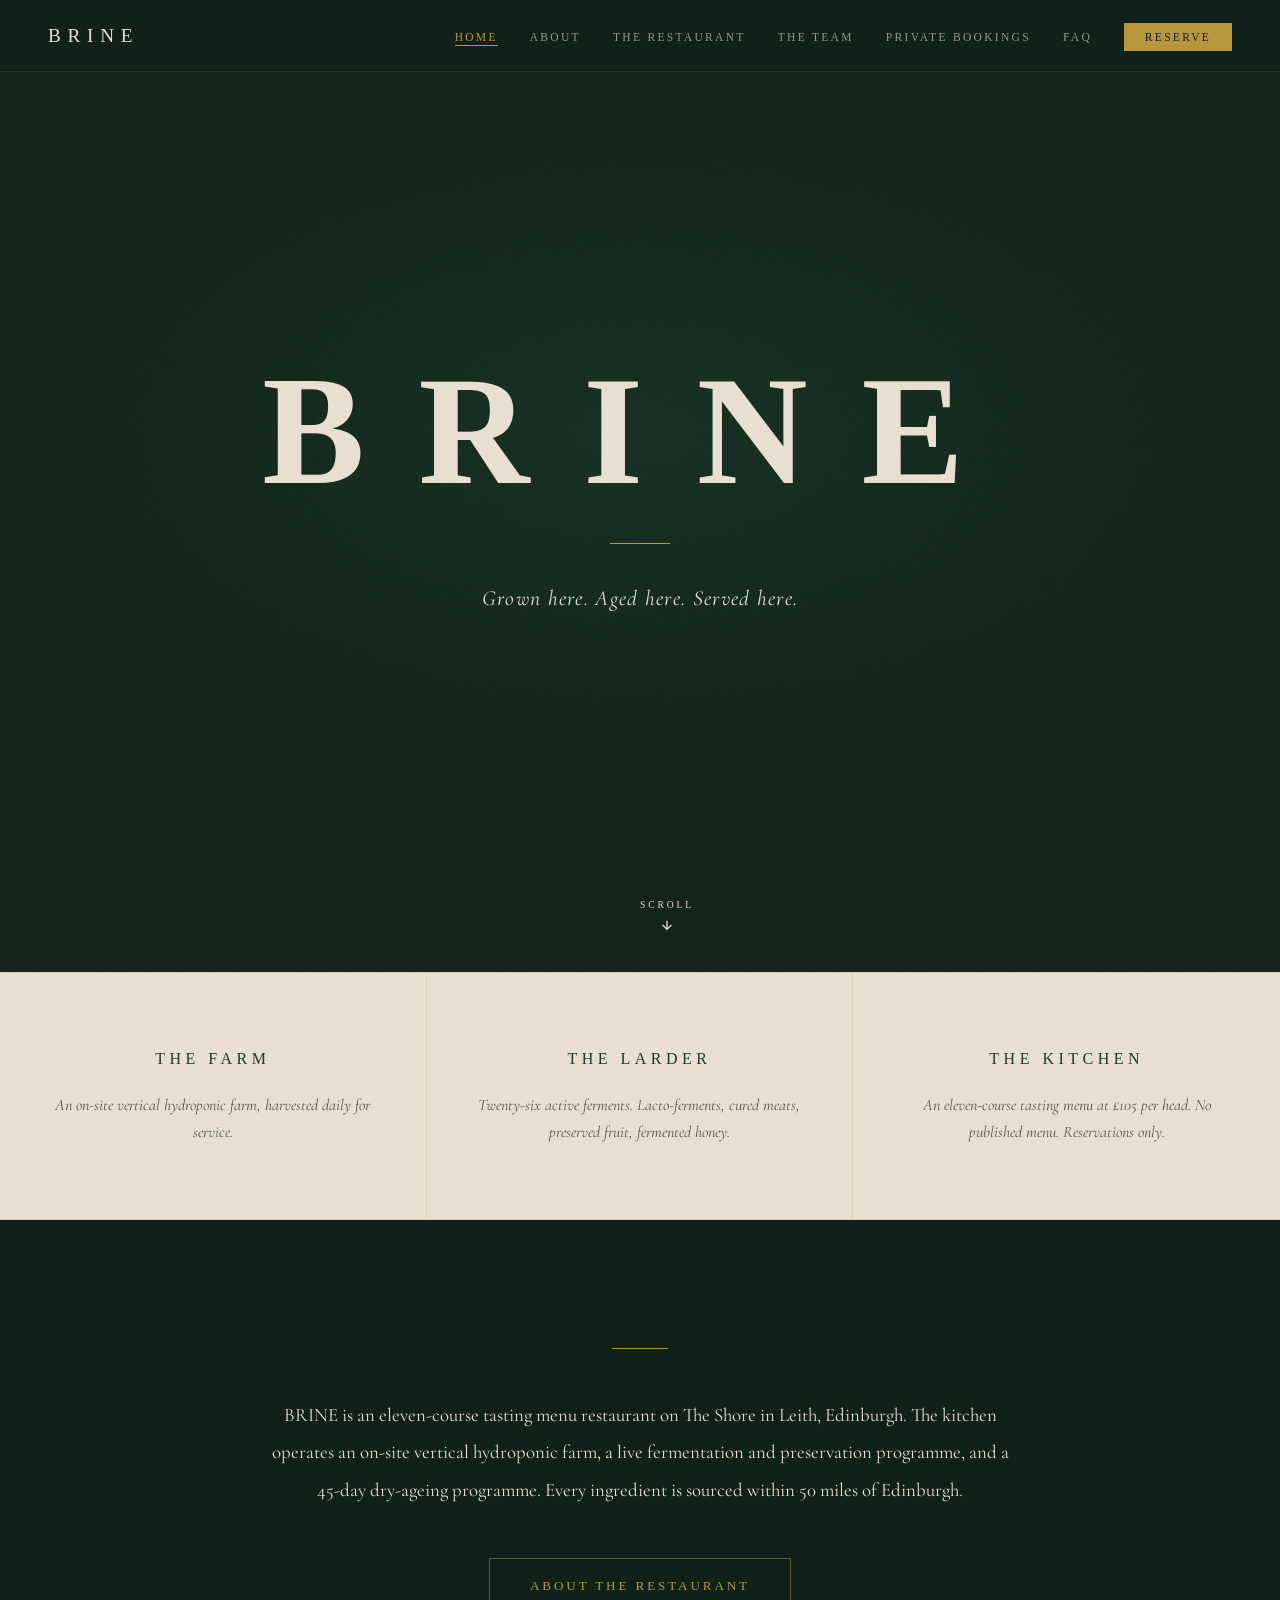
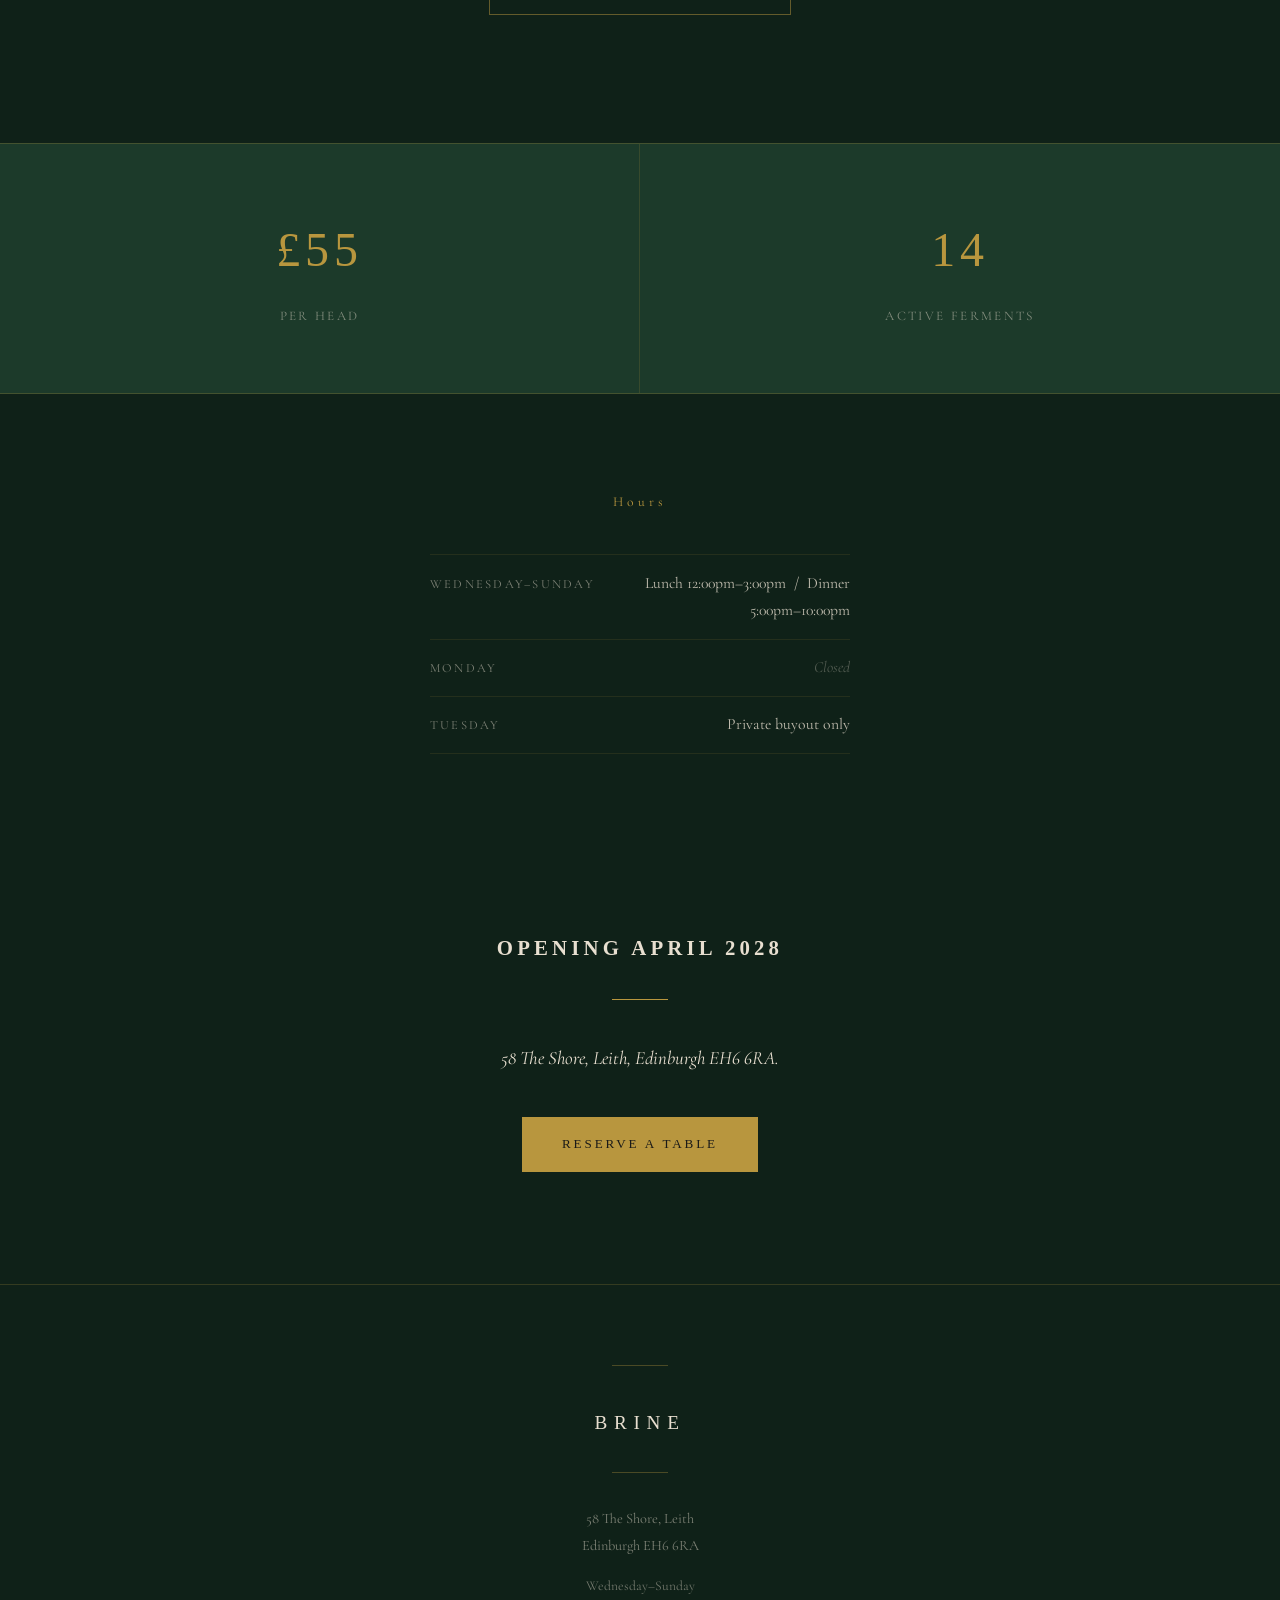
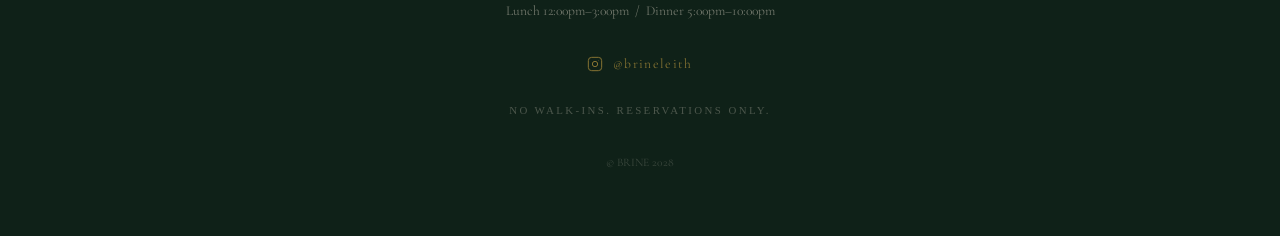
==== index.html @ de754e11 "Initial commit — BRINE website Seven-page static site: Home, About, Reservations, Gallery, The Team," ====
<!DOCTYPE html>
<html lang="en">
<head>
  <meta charset="UTF-8">
  <meta name="viewport" content="width=device-width, initial-scale=1.0">
  <title>BRINE — Fine Dining Tasting Menu, Leith Edinburgh</title>
  <meta name="description" content="BRINE is an eleven-course tasting menu restaurant on The Shore in Leith, Edinburgh. Opening April 2028.">
  <meta name="theme-color" content="#0F2118">
  <meta property="og:type"        content="website">
  <meta property="og:site_name"   content="BRINE">
  <meta property="og:title"       content="BRINE — Fine Dining Tasting Menu, Leith Edinburgh">
  <meta property="og:description" content="An eleven-course tasting menu restaurant on The Shore in Leith, Edinburgh. Opening April 2028.">
  <meta name="twitter:card"  content="summary">
  <meta name="twitter:title" content="BRINE — Fine Dining Tasting Menu, Leith Edinburgh">
  <link rel="icon" href="favicon.svg" type="image/svg+xml">
  <link rel="preconnect" href="https://fonts.googleapis.com">
  <link rel="preconnect" href="https://fonts.gstatic.com" crossorigin>
  <link href="https://fonts.googleapis.com/css2?family=Cormorant+Garamond:ital,wght@0,300;0,400;0,500;1,300;1,400;1,500&family=IM+Fell+French+Canon+SC&display=swap" rel="stylesheet">
  <link rel="stylesheet" href="styles.css">
  <script type="application/ld+json">
  {
    "@context": "https://schema.org",
    "@type": "Restaurant",
    "name": "BRINE",
    "description": "An eleven-course tasting menu restaurant on The Shore in Leith, Edinburgh.",
    "address": {
      "@type": "PostalAddress",
      "streetAddress": "58 The Shore",
      "addressLocality": "Leith",
      "addressRegion": "Edinburgh",
      "postalCode": "EH6 6RA",
      "addressCountry": "GB"
    },
    "openingHoursSpecification": [
      { "@type": "OpeningHoursSpecification", "dayOfWeek": ["Wednesday","Thursday","Friday","Saturday","Sunday"],
        "opens": "12:00", "closes": "22:00" }
    ],
    "priceRange": "££££",
    "servesCuisine": "Tasting Menu",
    "sameAs": ["https://www.instagram.com/brineleith"]
  }
  </script>
</head>
<body>

  <a class="skip-link" href="#main-content">Skip to content</a>

  <nav class="nav" role="navigation" aria-label="Main navigation">
    <a href="index.html" class="nav-logo" aria-label="BRINE — Home">Brine</a>
    <ul class="nav-links" role="list">
      <li><a href="index.html">Home</a></li>
      <li><a href="about.html">About</a></li>
      <li><a href="gallery.html">The Restaurant</a></li>
      <li><a href="team.html">The Team</a></li>
      <li><a href="private-bookings.html">Private Bookings</a></li>
      <li><a href="faq.html">FAQ</a></li>
      <li><a href="reservations.html" class="nav-reserve">Reserve</a></li>
    </ul>
    <button class="hamburger" aria-label="Toggle navigation" aria-expanded="false">
      <span></span><span></span><span></span>
    </button>
  </nav>

  <div class="nav-drawer" aria-hidden="true">
    <ul role="list">
      <li><a href="index.html">Home</a></li>
      <li><a href="about.html">About</a></li>
      <li><a href="gallery.html">The Restaurant</a></li>
      <li><a href="team.html">The Team</a></li>
      <li><a href="private-bookings.html">Private Bookings</a></li>
      <li><a href="faq.html">FAQ</a></li>
      <li><a href="reservations.html" class="nav-reserve">Reserve a Table</a></li>
    </ul>
  </div>

  <main id="main-content">

    <!-- HERO -->
    <section class="hero" aria-labelledby="hero-title">
      <h1 class="hero-title fade-up" id="hero-title">brine</h1>
      <span class="hero-rule fade-up d1" aria-hidden="true"></span>
      <p class="hero-tagline fade-up d2"><em>Grown here. Aged here. Served here.</em></p>
      <button class="hero-scroll fade-up d4" aria-label="Scroll to content">
        <span>Scroll</span>
        <svg viewBox="0 0 16 16" fill="none" stroke="currentColor" stroke-width="1.5" aria-hidden="true">
          <path d="M8 3v10M3 8l5 5 5-5"/>
        </svg>
      </button>
    </section>

    <!-- PILLARS -->
    <div class="pillars" role="list">
      <div class="pillar fade-up" role="listitem">
        <p class="pillar-title">The Farm</p>
        <p class="pillar-desc">An on-site vertical hydroponic farm, harvested daily for service.</p>
      </div>
      <div class="pillar fade-up d1" role="listitem">
        <p class="pillar-title">The Larder</p>
        <p class="pillar-desc">Twenty-six active ferments. Lacto-ferments, cured meats, preserved fruit, fermented honey.</p>
      </div>
      <div class="pillar fade-up d2" role="listitem">
        <p class="pillar-title">The Kitchen</p>
        <p class="pillar-desc">An eleven-course tasting menu at £105 per head. No published menu. Reservations only.</p>
      </div>
    </div>

    <!-- CONCEPT -->
    <div class="concept">
      <hr class="rule rule--short fade-up" aria-hidden="true">
      <div style="height:3rem"></div>
      <p class="body-text fade-up d1">
        BRINE is an eleven-course tasting menu restaurant on The Shore in Leith, Edinburgh.
        The kitchen operates an on-site vertical hydroponic farm, a live fermentation and
        preservation programme, and a 45-day dry-ageing programme.
        Every ingredient is sourced within 50 miles of Edinburgh.
      </p>
      <div style="height:3rem"></div>
      <a href="about.html" class="btn btn--outline fade-up d2">About the restaurant</a>
    </div>

    <!-- STATS -->
    <div class="stats" role="list">
      <div class="stat fade-up" role="listitem">
        <span class="stat-value" data-target="105" data-prefix="£">£105</span>
        <span class="stat-label">Per head</span>
      </div>
      <div class="stat fade-up d1" role="listitem">
        <span class="stat-value" data-target="26">26</span>
        <span class="stat-label">Active ferments</span>
      </div>
    </div>

    <!-- OPENING HOURS -->
    <div class="hours-block">
      <span class="display--sm fade-up">Hours</span>
      <ul class="hours-list fade-up d1" aria-label="Opening hours">
        <li>
          <span class="hours-day">Wednesday–Sunday</span>
          <span class="hours-time">Lunch 12:00pm–3:00pm &nbsp;/&nbsp; Dinner 5:00pm–10:00pm</span>
        </li>
        <li>
          <span class="hours-day">Monday</span>
          <span class="hours-time closed">Closed</span>
        </li>
        <li>
          <span class="hours-day">Tuesday</span>
          <span class="hours-time">Private buyout only</span>
        </li>
      </ul>
    </div>

    <!-- RESERVE CTA -->
    <div class="concept" style="padding: 5rem 3rem 7rem;">
      <h2 class="display display--md fade-up" style="margin-bottom:2rem;">Opening April 2028</h2>
      <hr class="rule rule--short fade-up d1" aria-hidden="true">
      <div style="height:2.5rem"></div>
      <p class="subtitle fade-up d2" style="max-width:420px; margin:0 auto 2.5rem;">
        58 The Shore, Leith, Edinburgh EH6&nbsp;6RA.
      </p>
      <a href="reservations.html" class="btn btn--gold fade-up d3">Reserve a Table</a>
    </div>

  </main>

  <footer>
    <hr class="rule rule--short" aria-hidden="true" style="margin-bottom:2.5rem;">
    <span class="footer-logo">Brine</span>
    <hr class="rule rule--short" aria-hidden="true" style="margin-bottom:2rem;">
    <p class="footer-address">58 The Shore, Leith<br>Edinburgh EH6 6RA</p>
    <p class="footer-hours">
      Wednesday–Sunday<br>
      Lunch 12:00pm–3:00pm &nbsp;/&nbsp; Dinner 5:00pm–10:00pm
    </p>
    <a href="https://www.instagram.com/brineleith" class="footer-instagram" target="_blank" rel="noopener noreferrer" aria-label="BRINE on Instagram">
      <svg width="16" height="16" viewBox="0 0 24 24" fill="none" stroke="currentColor" stroke-width="1.5" aria-hidden="true">
        <rect x="2" y="2" width="20" height="20" rx="5" ry="5"/>
        <circle cx="12" cy="12" r="4"/>
        <circle cx="17.5" cy="6.5" r="0.5" fill="currentColor" stroke="none"/>
      </svg>
      @brineleith
    </a>
    <p class="footer-note">No walk-ins. Reservations only.</p>
    <p class="footer-copy">&copy; BRINE 2028</p>
  </footer>

  <script src="script.js"></script>
</body>
</html>
---- styles.css ----
/*
  To use the local IM Fell French Canon SC font files instead of Google Fonts,
  place the .woff2 and .woff files in a /fonts/ directory and replace the
  Google Fonts @import below with:

  @font-face {
    font-family: 'IM Fell French Canon SC';
    src: url('fonts/IM_Fell_French_Canon_SC.woff2') format('woff2'),
         url('fonts/IM_Fell_French_Canon_SC.woff') format('woff');
    font-weight: normal;
    font-style: normal;
    font-display: swap;
  }
*/

@import url('https://fonts.googleapis.com/css2?family=Cormorant+Garamond:ital,wght@0,300;0,400;0,500;0,600;1,300;1,400;1,500&family=IM+Fell+French+Canon+SC&display=swap');

/* ─── VARIABLES ─────────────────────────────────────────────── */

:root {
  --bg:      #0F2118;
  --primary: #1C3A2A;
  --beige:   #E8DFD0;
  --gold:    #B8963E;
  --text:    #1A1A18;
  --font-display: 'IM Fell French Canon SC', 'Georgia', serif;
  --font-body:    'Cormorant Garamond', 'Georgia', serif;
  --nav-h:         72px;
  --nav-h-scrolled: 52px;
  --max-w: 1200px;
}

/* ─── RESET ─────────────────────────────────────────────────── */

*, *::before, *::after { box-sizing: border-box; margin: 0; padding: 0; }

html { font-size: 16px; scroll-behavior: smooth; }

body {
  background-color: var(--bg);
  color: var(--beige);
  font-family: var(--font-body);
  font-weight: 400;
  line-height: 1.75;
  -webkit-font-smoothing: antialiased;
  -moz-osx-font-smoothing: grayscale;
}

img { display: block; max-width: 100%; }
a   { color: inherit; }

/* ─── SKIP LINK ─────────────────────────────────────────────── */

.skip-link {
  position: absolute;
  top: -100px;
  left: 1rem;
  background: var(--gold);
  color: var(--text);
  padding: 0.5rem 1rem;
  font-family: var(--font-display);
  font-size: 0.85rem;
  letter-spacing: 0.1em;
  z-index: 9999;
  transition: top 0.2s;
}
.skip-link:focus { top: 0.5rem; }

/* ─── NAVIGATION ────────────────────────────────────────────── */

.nav {
  position: fixed;
  inset-block-start: 0;
  inset-inline: 0;
  height: var(--nav-h);
  background-color: var(--bg);
  display: flex;
  align-items: center;
  justify-content: space-between;
  padding: 0 3rem;
  z-index: 1000;
  border-bottom: 1px solid rgba(184,150,62,.15);
  transition: height 0.35s ease, box-shadow 0.35s ease;
}

.nav.scrolled {
  height: var(--nav-h-scrolled);
  box-shadow: 0 4px 24px rgba(0,0,0,.35);
}

.nav-logo {
  font-family: var(--font-display);
  font-size: 1.2rem;
  letter-spacing: 0.35em;
  color: var(--beige);
  text-decoration: none;
  text-transform: uppercase;
  flex-shrink: 0;
  transition: opacity 0.2s;
}
.nav-logo:hover { opacity: 0.7; }

.nav-links {
  display: flex;
  align-items: center;
  gap: 2rem;
  list-style: none;
}

.nav-links a {
  font-family: var(--font-display);
  font-size: 0.72rem;
  letter-spacing: 0.2em;
  color: var(--beige);
  text-decoration: none;
  text-transform: uppercase;
  opacity: 0.62;
  transition: opacity 0.2s, color 0.2s;
  position: relative;
}

.nav-links a::after {
  content: '';
  position: absolute;
  bottom: -3px;
  left: 0; right: 0;
  height: 1px;
  background-color: var(--gold);
  transform: scaleX(0);
  transform-origin: left;
  transition: transform 0.25s ease;
}

.nav-links a:hover           { opacity: 1; }
.nav-links a:hover::after    { transform: scaleX(1); }
.nav-links a.active          { opacity: 1; color: var(--gold); }
.nav-links a.active::after   { transform: scaleX(1); }

.nav-reserve {
  background-color: var(--gold) !important;
  color: var(--text) !important;
  padding: 0.5rem 1.3rem !important;
  opacity: 1 !important;
  letter-spacing: 0.2em !important;
  transition: opacity 0.2s !important;
}
.nav-reserve::after  { display: none !important; }
.nav-reserve:hover   { opacity: 0.82 !important; }

/* Hamburger */
.hamburger {
  display: none;
  flex-direction: column;
  gap: 5px;
  cursor: pointer;
  background: none;
  border: none;
  padding: 4px;
}
.hamburger span {
  display: block;
  width: 22px; height: 1px;
  background-color: var(--beige);
  transition: transform 0.3s, opacity 0.3s;
}
.hamburger.open span:nth-child(1) { transform: rotate(45deg) translate(4px,4px); }
.hamburger.open span:nth-child(2) { opacity: 0; }
.hamburger.open span:nth-child(3) { transform: rotate(-45deg) translate(4px,-4px); }

/* Mobile drawer */
.nav-drawer {
  display: none;
  position: fixed;
  top: var(--nav-h);
  inset-inline: 0;
  background-color: var(--bg);
  border-bottom: 1px solid rgba(184,150,62,.15);
  padding: 2.5rem 2rem;
  z-index: 999;
  transition: top 0.35s ease;
}
.nav.scrolled ~ .nav-drawer { top: var(--nav-h-scrolled); }
.nav-drawer.open { display: block; }
.nav-drawer ul {
  list-style: none;
  display: flex;
  flex-direction: column;
  gap: 1.6rem;
}
.nav-drawer a {
  font-family: var(--font-display);
  font-size: 0.95rem;
  letter-spacing: 0.2em;
  color: var(--beige);
  text-decoration: none;
  text-transform: uppercase;
  opacity: 0.7;
}
.nav-drawer a.nav-reserve {
  display: block;
  text-align: center;
  margin-top: 0.5rem;
  opacity: 1;
}

/* ─── LAYOUT ────────────────────────────────────────────────── */

.wrap        { max-width: var(--max-w); margin-inline: auto; padding-inline: 3rem; }
.wrap--narrow { max-width: 780px;       margin-inline: auto; padding-inline: 3rem; }

main { padding-top: var(--nav-h); }

/* ─── DIVIDERS ──────────────────────────────────────────────── */

.rule        { display: block; width: 100%; height: 1px; background-color: var(--gold); opacity: 0.35; border: none; }
.rule--short { width: 56px;  margin-inline: auto; }
.rule--mid   { width: 120px; margin-inline: auto; }

/* ─── TYPOGRAPHY ────────────────────────────────────────────── */

.display {
  font-family: var(--font-display);
  letter-spacing: 0.2em;
  text-transform: uppercase;
  color: var(--beige);
}
.display--hero { font-size: clamp(4rem, 12vw, 10rem); letter-spacing: 0.35em; line-height: 1; }
.display--xl   { font-size: clamp(2rem, 4.5vw, 3.2rem); }
.display--lg   { font-size: clamp(1.5rem, 3vw, 2.2rem); }
.display--md   { font-size: clamp(0.95rem, 1.8vw, 1.3rem); }
.display--sm   { font-size: 0.85rem; letter-spacing: 0.28em; }

.subtitle {
  font-family: var(--font-body);
  font-style: italic;
  font-size: clamp(1rem, 1.8vw, 1.2rem);
  color: var(--beige);
  opacity: 0.65;
  line-height: 1.7;
}

.body-text {
  font-family: var(--font-body);
  font-size: clamp(1rem, 1.5vw, 1.15rem);
  color: var(--beige);
  opacity: 0.82;
  line-height: 1.95;
}

/* ─── BUTTONS ───────────────────────────────────────────────── */

.btn {
  display: inline-block;
  font-family: var(--font-display);
  font-size: 0.82rem;
  letter-spacing: 0.22em;
  text-transform: uppercase;
  text-decoration: none;
  padding: 1rem 2.5rem;
  cursor: pointer;
  border: none;
  border-radius: 0;
  transition: opacity 0.2s;
  -webkit-appearance: none;
}
.btn--gold       { background-color: var(--gold); color: var(--text); }
.btn--gold:hover { opacity: 0.82; }
.btn--outline    { background: transparent; color: var(--gold); border: 1px solid rgba(184,150,62,.5); }
.btn--outline:hover { background-color: var(--gold); color: var(--text); }
.btn--lg { font-size: 0.95rem; padding: 1.2rem 3.2rem; }

/* ─── PAGE HEADER ───────────────────────────────────────────── */

.page-header {
  padding: 6rem 3rem 4rem;
  text-align: center;
}
.page-header .display     { margin-bottom: 1.4rem; }
.page-header .rule--short { margin-bottom: 1.4rem; }
.page-header .subtitle    { max-width: 560px; margin-inline: auto; }

/* ─── HERO ──────────────────────────────────────────────────── */

.hero {
  min-height: 100vh;
  display: flex;
  flex-direction: column;
  align-items: center;
  justify-content: center;
  background-color: var(--bg);
  background-image: radial-gradient(ellipse 80% 60% at 50% 40%, rgba(28,58,42,.5) 0%, transparent 72%);
  text-align: center;
  padding: 2rem 2rem calc(var(--nav-h) + 2rem);
  position: relative;
  overflow: hidden;
}

.hero::before {
  content: '';
  position: absolute;
  inset: 0;
  background-image: url("data:image/svg+xml,%3Csvg viewBox='0 0 512 512' xmlns='http://www.w3.org/2000/svg'%3E%3Cfilter id='n'%3E%3CfeTurbulence type='fractalNoise' baseFrequency='0.72' numOctaves='4' stitchTiles='stitch'/%3E%3C/filter%3E%3Crect width='100%25' height='100%25' filter='url(%23n)' opacity='1'/%3E%3C/svg%3E");
  background-size: 200px 200px;
  opacity: 0.04;
  pointer-events: none;
}

.hero > * { position: relative; z-index: 1; }

.hero-title {
  font-family: var(--font-display);
  font-size: clamp(4rem, 12vw, 10rem);
  letter-spacing: 0.35em;
  color: var(--beige);
  line-height: 1;
  margin-bottom: 2.2rem;
  text-transform: uppercase;
}

.hero-rule {
  display: block;
  width: 60px; height: 1px;
  background-color: var(--gold);
  margin: 0 auto 2.2rem;
  opacity: 0.85;
}

.hero-tagline {
  font-family: var(--font-body);
  font-style: italic;
  font-size: clamp(1rem, 2vw, 1.35rem);
  letter-spacing: 0.06em;
  color: var(--beige);
  opacity: 0.7;
}

.hero-scroll {
  position: absolute;
  bottom: 2.5rem;
  left: 50%;
  transform: translateX(-50%);
  display: flex;
  flex-direction: column;
  align-items: center;
  gap: 0.5rem;
  opacity: 0.28;
  transition: opacity 0.2s;
  cursor: pointer;
  background: none;
  border: none;
  color: var(--beige);
  z-index: 2;
}
.hero-scroll:hover { opacity: 0.55; }
.hero-scroll span {
  font-family: var(--font-display);
  font-size: 0.6rem;
  letter-spacing: 0.3em;
  text-transform: uppercase;
}
.hero-scroll svg { width: 14px; height: 14px; animation: bounce 2.2s ease-in-out infinite; }

@keyframes bounce {
  0%, 100% { transform: translateY(0); }
  50%       { transform: translateY(5px); }
}

/* ─── PILLARS ───────────────────────────────────────────────── */

.pillars {
  display: grid;
  grid-template-columns: repeat(3, 1fr);
  background-color: var(--beige);
  border-top: 1px solid rgba(184,150,62,.3);
  border-bottom: 1px solid rgba(184,150,62,.3);
}

.pillar {
  padding: 4.5rem 3rem;
  text-align: center;
  border-right: 1px solid rgba(184,150,62,.2);
}
.pillar:last-child { border-right: none; }

.pillar-title {
  font-family: var(--font-display);
  font-size: 1rem;
  letter-spacing: 0.28em;
  color: var(--primary);
  text-transform: uppercase;
  margin-bottom: 1.2rem;
}

.pillar-desc {
  font-family: var(--font-body);
  font-size: 1rem;
  font-style: italic;
  color: var(--text);
  opacity: 0.7;
  line-height: 1.7;
}

/* ─── CONCEPT ───────────────────────────────────────────────── */

.concept {
  padding: 8rem 3rem;
  text-align: center;
}

.concept p {
  font-family: var(--font-body);
  font-size: clamp(1rem, 1.5vw, 1.18rem);
  line-height: 2;
  color: var(--beige);
  opacity: 0.8;
  max-width: 740px;
  margin-inline: auto;
}

/* ─── STATS STRIP ───────────────────────────────────────────── */

.stats {
  display: grid;
  grid-template-columns: repeat(2, 1fr);
  background-color: var(--primary);
  border-top: 1px solid rgba(184,150,62,.25);
  border-bottom: 1px solid rgba(184,150,62,.25);
}

.stat {
  padding: 4rem 2rem;
  text-align: center;
  border-right: 1px solid rgba(184,150,62,.18);
}
.stat:last-child { border-right: none; }

.stat-value {
  display: block;
  font-family: var(--font-display);
  font-size: clamp(2rem, 4vw, 3rem);
  color: var(--gold);
  letter-spacing: 0.1em;
  margin-bottom: 0.6rem;
}
.stat-label {
  font-family: var(--font-body);
  font-size: 0.82rem;
  letter-spacing: 0.18em;
  text-transform: uppercase;
  color: var(--beige);
  opacity: 0.5;
}

/* ─── HOURS BLOCK ───────────────────────────────────────────── */

.hours-block {
  padding: 6rem 3rem;
  text-align: center;
}

.hours-block .display--sm {
  color: var(--gold);
  margin-bottom: 2.5rem;
  display: block;
}

.hours-list {
  list-style: none;
  max-width: 420px;
  margin-inline: auto;
}

.hours-list li {
  font-family: var(--font-body);
  padding: 0.9rem 0;
  border-bottom: 1px solid rgba(184,150,62,.12);
  display: flex;
  justify-content: space-between;
  align-items: baseline;
  gap: 2rem;
}
.hours-list li:first-child { border-top: 1px solid rgba(184,150,62,.12); }

.hours-day {
  font-size: 0.78rem;
  letter-spacing: 0.18em;
  text-transform: uppercase;
  color: var(--beige);
  opacity: 0.5;
  white-space: nowrap;
}

.hours-time {
  font-size: 0.98rem;
  color: var(--beige);
  opacity: 0.82;
  text-align: right;
}
.hours-time.closed { opacity: 0.3; font-style: italic; }

/* ─── ABOUT PAGE ────────────────────────────────────────────── */

.about-section {
  padding: 5rem 0;
  border-bottom: 1px solid rgba(184,150,62,.12);
}
.about-section:last-of-type { border-bottom: none; }

.about-section__label {
  font-family: var(--font-display);
  font-size: 0.82rem;
  letter-spacing: 0.32em;
  color: var(--gold);
  text-transform: uppercase;
  margin-bottom: 1.8rem;
  opacity: 0.85;
}

.about-section__text {
  font-family: var(--font-body);
  font-size: clamp(1rem, 1.5vw, 1.15rem);
  line-height: 1.95;
  color: var(--beige);
  opacity: 0.82;
}

.philosophy-list { list-style: none; margin-top: 1.8rem; }
.philosophy-list li {
  font-family: var(--font-body);
  font-size: 1.05rem;
  color: var(--beige);
  opacity: 0.78;
  padding: 0.9rem 0;
  border-bottom: 1px solid rgba(184,150,62,.12);
  display: flex;
  align-items: baseline;
  gap: 1rem;
}
.philosophy-list li:first-child { border-top: 1px solid rgba(184,150,62,.12); }
.philosophy-list li::before { content: '—'; color: var(--gold); opacity: 0.6; flex-shrink: 0; }

.location-block {
  background-color: var(--primary);
  border-left: 2px solid var(--gold);
  padding: 3rem;
  margin-top: 2.5rem;
}
.location-block dt {
  font-family: var(--font-body);
  font-size: 0.7rem;
  letter-spacing: 0.22em;
  text-transform: uppercase;
  color: var(--gold);
  opacity: 0.75;
  margin-top: 1.4rem;
}
.location-block dt:first-child { margin-top: 0; }
.location-block dd {
  font-family: var(--font-body);
  font-size: 1rem;
  color: var(--beige);
  opacity: 0.8;
  margin-inline-start: 0;
  margin-top: 0.25rem;
  line-height: 1.6;
}

/* ─── RESERVATIONS PAGE ─────────────────────────────────────── */

.res-intro {
  font-family: var(--font-body);
  font-size: 1.05rem;
  font-style: italic;
  color: var(--beige);
  opacity: 0.7;
  line-height: 1.85;
  margin-bottom: 3.5rem;
}

.section-label {
  font-family: var(--font-display);
  font-size: 0.78rem;
  letter-spacing: 0.32em;
  color: var(--gold);
  text-transform: uppercase;
  margin-bottom: 1.5rem;
  opacity: 0.85;
  display: block;
}

.hours-table, .pricing-table {
  width: 100%;
  border-collapse: collapse;
  margin-bottom: 3.5rem;
}
.hours-table tr, .pricing-table tr { border-bottom: 1px solid rgba(184,150,62,.12); }
.hours-table tr:first-child, .pricing-table tr:first-child { border-top: 1px solid rgba(184,150,62,.12); }
.hours-table td, .pricing-table td { font-family: var(--font-body); padding: 0.95rem 0; vertical-align: middle; }

.td-day   { font-size: 0.78rem; letter-spacing: 0.18em; text-transform: uppercase; color: var(--beige); opacity: 0.5; width: 40%; }
.td-hours { font-size: 0.98rem; color: var(--beige); opacity: 0.82; text-align: right; }
.td-hours.closed { opacity: 0.3; font-style: italic; }
.td-item  { font-size: 0.98rem; color: var(--beige); opacity: 0.78; width: 70%; }
.td-price { font-family: var(--font-display); font-size: 0.95rem; color: var(--gold); text-align: right; letter-spacing: 0.06em; }

.reserve-cta  { text-align: center; padding: 3rem 0 1.5rem; }
.reserve-note {
  text-align: center;
  font-family: var(--font-body);
  font-size: 0.9rem;
  font-style: italic;
  color: var(--beige);
  opacity: 0.45;
  margin-top: 1.5rem;
  line-height: 1.7;
}
.reserve-note a { color: var(--gold); text-decoration: none; }
.reserve-note a:hover { opacity: 0.8; }

/* ─── GALLERY PAGE ──────────────────────────────────────────── */

.gallery-cats {
  display: flex;
  justify-content: center;
  flex-wrap: wrap;
  gap: 2.5rem;
  padding: 1rem 0 3.5rem;
  list-style: none;
}
.gallery-cat-btn {
  font-family: var(--font-display);
  font-size: 0.72rem;
  letter-spacing: 0.2em;
  text-transform: uppercase;
  color: var(--beige);
  opacity: 0.45;
  background: none;
  border: none;
  border-bottom: 1px solid transparent;
  padding: 0.25rem 0;
  cursor: pointer;
  transition: color 0.2s, opacity 0.2s, border-color 0.2s;
}
.gallery-cat-btn:hover,
.gallery-cat-btn.active { opacity: 1; color: var(--gold); border-bottom-color: var(--gold); }

.gallery-grid {
  display: grid;
  grid-template-columns: repeat(3, 1fr);
  gap: 3px;
}
.gallery-item {
  position: relative;
  overflow: hidden;
  aspect-ratio: 4/3;
  transition: opacity 0.4s ease;
}
.gallery-item.span-2 { grid-column: span 2; aspect-ratio: 16/7; }
.gallery-item.tall   { grid-row: span 2; aspect-ratio: auto; }

.gallery-item::after {
  content: '';
  position: absolute;
  inset: 0;
  background: linear-gradient(to top, rgba(0,0,0,.5) 0%, transparent 55%);
  transition: background 0.4s;
  pointer-events: none;
  z-index: 1;
}
.gallery-item:hover::after {
  background: linear-gradient(to top, rgba(0,0,0,.7) 0%, rgba(0,0,0,.15) 55%);
}

.gallery-fill {
  position: absolute;
  inset: 0;
  display: flex;
  flex-direction: column;
  justify-content: flex-end;
  padding: 1.8rem 2rem;
  transition: transform 0.75s ease;
  z-index: 2;
}
.gallery-item:hover .gallery-fill { transform: scale(1.04); }

.gallery-watermark {
  position: absolute;
  inset: 0;
  display: flex;
  align-items: center;
  justify-content: center;
  font-family: var(--font-display);
  font-size: clamp(3rem, 8vw, 7rem);
  letter-spacing: 0.5em;
  color: var(--beige);
  opacity: 0.032;
  text-transform: uppercase;
  pointer-events: none;
  user-select: none;
  overflow: hidden;
  z-index: 0;
}

.gallery-sublabel {
  font-family: var(--font-display);
  font-size: 0.6rem;
  letter-spacing: 0.2em;
  text-transform: uppercase;
  color: var(--gold);
  opacity: 0.6;
  margin-bottom: 0.25rem;
}
.gallery-label {
  display: inline-block;
  font-family: var(--font-body);
  font-size: 0.72rem;
  letter-spacing: 0.18em;
  text-transform: uppercase;
  color: var(--beige);
  opacity: 0.65;
  transition: opacity 0.3s;
}
.gallery-item:hover .gallery-label { opacity: 1; }

/* Gallery backgrounds */
.bg-farm-1 {
  background:
    radial-gradient(ellipse 65% 45% at 22% 32%, rgba(45,90,38,.45) 0%, transparent 62%),
    radial-gradient(ellipse 40% 55% at 82% 72%, rgba(6,14,7,.65) 0%, transparent 52%),
    linear-gradient(158deg, #091b0c 0%, #163020 45%, #091a0c 100%);
}
.bg-farm-2 {
  background:
    radial-gradient(ellipse 55% 55% at 58% 38%, rgba(30,65,25,.38) 0%, transparent 58%),
    linear-gradient(205deg, #081408 0%, #12240e 55%, #0b1c0c 100%);
}
.bg-larder-1 {
  background:
    radial-gradient(ellipse 48% 72% at 38% 28%, rgba(80,52,10,.24) 0%, transparent 62%),
    radial-gradient(ellipse 32% 38% at 78% 62%, rgba(88,58,8,.2) 0%, transparent 48%),
    linear-gradient(172deg, #101906 0%, #1b2808 50%, #0e1d07 100%);
}
.bg-larder-2 {
  background:
    radial-gradient(ellipse 42% 48% at 52% 42%, rgba(68,44,8,.2) 0%, transparent 58%),
    linear-gradient(148deg, #0e1806 0%, #192508 50%, #0d1c07 100%);
}
.bg-shore-1 {
  background:
    radial-gradient(ellipse 88% 32% at 50% 78%, rgba(10,32,42,.65) 0%, transparent 58%),
    radial-gradient(ellipse 58% 38% at 28% 18%, rgba(12,26,34,.38) 0%, transparent 52%),
    linear-gradient(178deg, #091620 0%, #0e2030 50%, #0c1d2a 100%);
}
.bg-shore-2 {
  background:
    radial-gradient(ellipse 72% 42% at 52% 62%, rgba(8,26,35,.58) 0%, transparent 58%),
    linear-gradient(168deg, #08151e 0%, #0d1e30 50%, #091a2a 100%);
}
.bg-dining-1 {
  background:
    radial-gradient(ellipse 52% 68% at 42% 32%, rgba(68,42,10,.22) 0%, transparent 58%),
    radial-gradient(ellipse 32% 32% at 74% 68%, rgba(52,30,6,.18) 0%, transparent 48%),
    linear-gradient(162deg, #192a1e 0%, #0f2118 50%, #192e20 100%);
}
.bg-dining-2 {
  background:
    radial-gradient(ellipse 42% 58% at 32% 38%, rgba(58,36,8,.2) 0%, transparent 52%),
    linear-gradient(182deg, #122016 0%, #0f2118 62%, #162e20 100%);
}
.bg-dining-3 {
  background:
    radial-gradient(ellipse 58% 52% at 48% 38%, rgba(42,24,6,.16) 0%, transparent 58%),
    linear-gradient(148deg, #152218 0%, #0f2118 55%, #1a3222 100%);
}

/* ─── TEAM PAGE ─────────────────────────────────────────────── */

.team-single {
  max-width: 680px;
  margin-inline: auto;
  padding: 4rem 0 6rem;
  text-align: center;
}

.team-single .team-role {
  font-family: var(--font-display);
  font-size: 0.82rem;
  letter-spacing: 0.3em;
  color: var(--gold);
  text-transform: uppercase;
  margin-bottom: 1.2rem;
}

.team-single .team-name {
  font-family: var(--font-display);
  font-size: clamp(1.8rem, 3.5vw, 2.6rem);
  letter-spacing: 0.2em;
  color: var(--beige);
  text-transform: uppercase;
  margin-bottom: 2rem;
}

.team-single .team-desc {
  font-family: var(--font-body);
  font-size: clamp(1rem, 1.5vw, 1.12rem);
  color: var(--beige);
  opacity: 0.75;
  line-height: 1.9;
  font-style: italic;
}

.team-closing {
  max-width: 560px;
  margin: 5rem auto 4rem;
  text-align: center;
  font-family: var(--font-body);
  font-style: italic;
  font-size: 1.05rem;
  color: var(--beige);
  opacity: 0.58;
  line-height: 1.85;
}

/* ─── PRIVATE BOOKINGS / FORM ───────────────────────────────── */

.pdq-details {
  background-color: var(--primary);
  border-left: 2px solid var(--gold);
  padding: 3rem;
  margin-bottom: 3.5rem;
}
.pdq-details dt {
  font-family: var(--font-body);
  font-size: 0.7rem;
  letter-spacing: 0.22em;
  text-transform: uppercase;
  color: var(--gold);
  opacity: 0.75;
  margin-top: 1.4rem;
}
.pdq-details dt:first-child { margin-top: 0; }
.pdq-details dd {
  font-family: var(--font-body);
  font-size: 1rem;
  color: var(--beige);
  opacity: 0.78;
  margin-inline-start: 0;
  margin-top: 0.25rem;
  line-height: 1.6;
}

.form-group { margin-bottom: 1.6rem; }
.form-group label {
  display: block;
  font-family: var(--font-display);
  font-size: 0.68rem;
  letter-spacing: 0.2em;
  text-transform: uppercase;
  color: var(--beige);
  opacity: 0.5;
  margin-bottom: 0.55rem;
}
.form-group label .req { color: var(--gold); opacity: 0.7; margin-left: 2px; }

.form-group input,
.form-group select,
.form-group textarea {
  width: 100%;
  background-color: rgba(28,58,42,.45);
  border: 1px solid rgba(184,150,62,.18);
  color: var(--beige);
  font-family: var(--font-body);
  font-size: 1rem;
  padding: 0.85rem 1rem;
  outline: none;
  border-radius: 0;
  -webkit-appearance: none;
  appearance: none;
  transition: border-color 0.2s;
}
.form-group input:focus,
.form-group select:focus,
.form-group textarea:focus { border-color: rgba(184,150,62,.55); }
.form-group input.error,
.form-group select.error,
.form-group textarea.error { border-color: rgba(200,80,60,.5); }
.form-group input::placeholder,
.form-group textarea::placeholder { color: var(--beige); opacity: 0.22; }

.form-error-msg { display: none; font-family: var(--font-body); font-size: 0.78rem; color: rgba(220,110,80,1); margin-top: 0.4rem; font-style: italic; }
.form-error-msg.show { display: block; }

.form-group select {
  cursor: pointer;
  background-image: url("data:image/svg+xml,%3Csvg xmlns='http://www.w3.org/2000/svg' width='10' height='6' viewBox='0 0 10 6'%3E%3Cpath fill='%23B8963E' fill-opacity='.6' d='M5 6L0 0h10z'/%3E%3C/svg%3E");
  background-repeat: no-repeat;
  background-position: right 1rem center;
  padding-right: 2.5rem;
}
.form-group select option { background-color: #1C3A2A; color: var(--beige); }
.form-group textarea { height: 130px; resize: vertical; line-height: 1.7; }

.form-row { display: grid; grid-template-columns: 1fr 1fr; gap: 1.5rem; }
.form-submit { margin-top: 3rem; }
.form-submit .btn { width: 100%; font-size: 0.88rem; padding: 1.25rem; letter-spacing: 0.28em; }

.form-after-note {
  margin-top: 2.5rem;
  font-family: var(--font-body);
  font-size: 0.9rem;
  font-style: italic;
  color: var(--beige);
  opacity: 0.45;
  text-align: center;
  line-height: 1.85;
}
.form-after-note a { color: var(--gold); text-decoration: none; }
.form-after-note a:hover { opacity: 0.85; }

.form-success { text-align: center; padding: 4rem 2rem; display: none; }
.form-success.show { display: block; }
.form-success__title { font-family: var(--font-display); font-size: 1.3rem; letter-spacing: 0.28em; color: var(--gold); margin-bottom: 1.5rem; }
.form-success__body { font-family: var(--font-body); font-style: italic; font-size: 1.05rem; color: var(--beige); opacity: 0.6; line-height: 1.8; }

/* ─── FAQ PAGE ──────────────────────────────────────────────── */

.faq-list {
  max-width: 720px;
  margin-inline: auto;
  padding: 2rem 0 6rem;
}

.faq-item {
  border-bottom: 1px solid rgba(184,150,62,.18);
}
.faq-item:first-child { border-top: 1px solid rgba(184,150,62,.18); }

.faq-question {
  width: 100%;
  display: flex;
  justify-content: space-between;
  align-items: center;
  padding: 1.6rem 0;
  background: none;
  border: none;
  cursor: pointer;
  text-align: left;
  gap: 1.5rem;
}

.faq-question-text {
  font-family: var(--font-display);
  font-size: 0.9rem;
  letter-spacing: 0.22em;
  color: var(--beige);
  text-transform: uppercase;
  opacity: 0.88;
  transition: color 0.2s;
}

.faq-item.open .faq-question-text,
.faq-question:hover .faq-question-text { color: var(--gold); opacity: 1; }

.faq-icon {
  flex-shrink: 0;
  width: 16px;
  height: 16px;
  position: relative;
  opacity: 0.45;
  transition: opacity 0.2s, transform 0.35s ease;
}
.faq-icon::before,
.faq-icon::after {
  content: '';
  position: absolute;
  background-color: var(--gold);
  transition: transform 0.35s ease, opacity 0.35s ease;
}
.faq-icon::before { width: 14px; height: 1px; top: 50%; left: 50%; transform: translate(-50%, -50%); }
.faq-icon::after  { width: 1px; height: 14px; top: 50%; left: 50%; transform: translate(-50%, -50%); }

.faq-item.open .faq-icon { opacity: 0.8; }
.faq-item.open .faq-icon::after { transform: translate(-50%, -50%) rotate(90deg); opacity: 0; }

.faq-answer {
  max-height: 0;
  overflow: hidden;
  transition: max-height 0.4s ease, padding 0.4s ease;
}

.faq-item.open .faq-answer {
  max-height: 400px;
}

.faq-answer p {
  font-family: var(--font-body);
  font-size: clamp(0.95rem, 1.4vw, 1.08rem);
  font-style: italic;
  color: var(--beige);
  opacity: 0.68;
  line-height: 1.9;
  padding-bottom: 2rem;
}

.faq-answer a { color: var(--gold); text-decoration: none; }
.faq-answer a:hover { opacity: 0.8; }

/* ─── FOOTER ────────────────────────────────────────────────── */

footer {
  background-color: var(--bg);
  border-top: 1px solid rgba(184,150,62,.22);
  padding: 5rem 3rem 4rem;
  text-align: center;
}

.footer-logo {
  display: block;
  font-family: var(--font-display);
  font-size: 1.2rem;
  letter-spacing: 0.35em;
  color: var(--beige);
  text-transform: uppercase;
  margin-bottom: 2rem;
}

.footer-address {
  font-family: var(--font-body);
  font-size: 0.9rem;
  color: var(--beige);
  opacity: 0.5;
  line-height: 1.9;
  margin-bottom: 0.8rem;
}

.footer-hours {
  font-family: var(--font-body);
  font-size: 0.85rem;
  color: var(--beige);
  opacity: 0.45;
  line-height: 1.85;
  margin-bottom: 1.8rem;
}

.footer-instagram {
  display: inline-flex;
  align-items: center;
  gap: 0.6rem;
  font-family: var(--font-body);
  font-size: 0.85rem;
  letter-spacing: 0.1em;
  color: var(--gold);
  text-decoration: none;
  opacity: 0.7;
  transition: opacity 0.2s;
  margin-bottom: 1.6rem;
}
.footer-instagram:hover { opacity: 1; }
.footer-instagram svg { flex-shrink: 0; }

.footer-note {
  font-family: var(--font-display);
  font-size: 0.68rem;
  letter-spacing: 0.22em;
  text-transform: uppercase;
  color: var(--beige);
  opacity: 0.28;
  margin-bottom: 2rem;
}

.footer-copy {
  font-family: var(--font-body);
  font-size: 0.72rem;
  color: var(--beige);
  opacity: 0.2;
}

/* ─── SCROLL ANIMATIONS ─────────────────────────────────────── */

.fade-up {
  opacity: 0;
  transform: translateY(22px);
  transition: opacity 0.75s ease, transform 0.75s ease;
}
.fade-up.d1 { transition-delay: 0.1s; }
.fade-up.d2 { transition-delay: 0.2s; }
.fade-up.d3 { transition-delay: 0.3s; }
.fade-up.d4 { transition-delay: 0.4s; }
.fade-up.visible { opacity: 1; transform: none; }

/* ─── 404 ───────────────────────────────────────────────────── */

.not-found {
  min-height: 80vh;
  display: flex;
  flex-direction: column;
  align-items: center;
  justify-content: center;
  text-align: center;
  padding: 3rem;
}
.not-found__code {
  font-family: var(--font-display);
  font-size: clamp(5rem, 20vw, 14rem);
  color: var(--primary);
  letter-spacing: 0.3em;
  line-height: 1;
  margin-bottom: 2rem;
}
.not-found__msg {
  font-family: var(--font-body);
  font-style: italic;
  font-size: 1.2rem;
  color: var(--beige);
  opacity: 0.5;
  margin-bottom: 3rem;
}

/* ─── RESPONSIVE ────────────────────────────────────────────── */

@media (max-width: 960px) {
  .nav-links { display: none; }
  .hamburger { display: flex; }

  .pillars { grid-template-columns: 1fr; }
  .pillar  { border-right: none; border-bottom: 1px solid rgba(184,150,62,.18); }
  .pillar:last-child { border-bottom: none; }

  .gallery-grid { grid-template-columns: repeat(2, 1fr); }
  .gallery-item.span-2 { grid-column: span 1; aspect-ratio: 4/3; }
  .gallery-item.tall   { grid-row: span 1; aspect-ratio: 4/3; }

  .wrap, .wrap--narrow { padding-inline: 1.8rem; }
  .concept { padding: 5rem 1.8rem; }
  .page-header { padding: 4.5rem 1.8rem 3rem; }
  .form-row { grid-template-columns: 1fr; gap: 0; }
  .hours-block { padding: 4rem 1.8rem; }
}

@media (max-width: 640px) {
  .nav { padding: 0 1.5rem; }
  .hero-title { letter-spacing: 0.2em; }
  .gallery-grid { grid-template-columns: 1fr; }
  .gallery-item.tall { grid-row: span 1; aspect-ratio: 4/3; }
  .stats { grid-template-columns: 1fr; }
  .stat { border-right: none; border-bottom: 1px solid rgba(184,150,62,.18); }
  .stat:last-child { border-bottom: none; }
  .wrap, .wrap--narrow { padding-inline: 1.2rem; }
  .location-block, .pdq-details { padding: 2rem 1.5rem; }
}

@media (prefers-reduced-motion: reduce) {
  .fade-up, .hero-scroll svg, .gallery-fill, .faq-answer {
    transition: none;
    animation: none;
    transform: none;
    opacity: 1;
  }
  .faq-answer { max-height: none; }
}
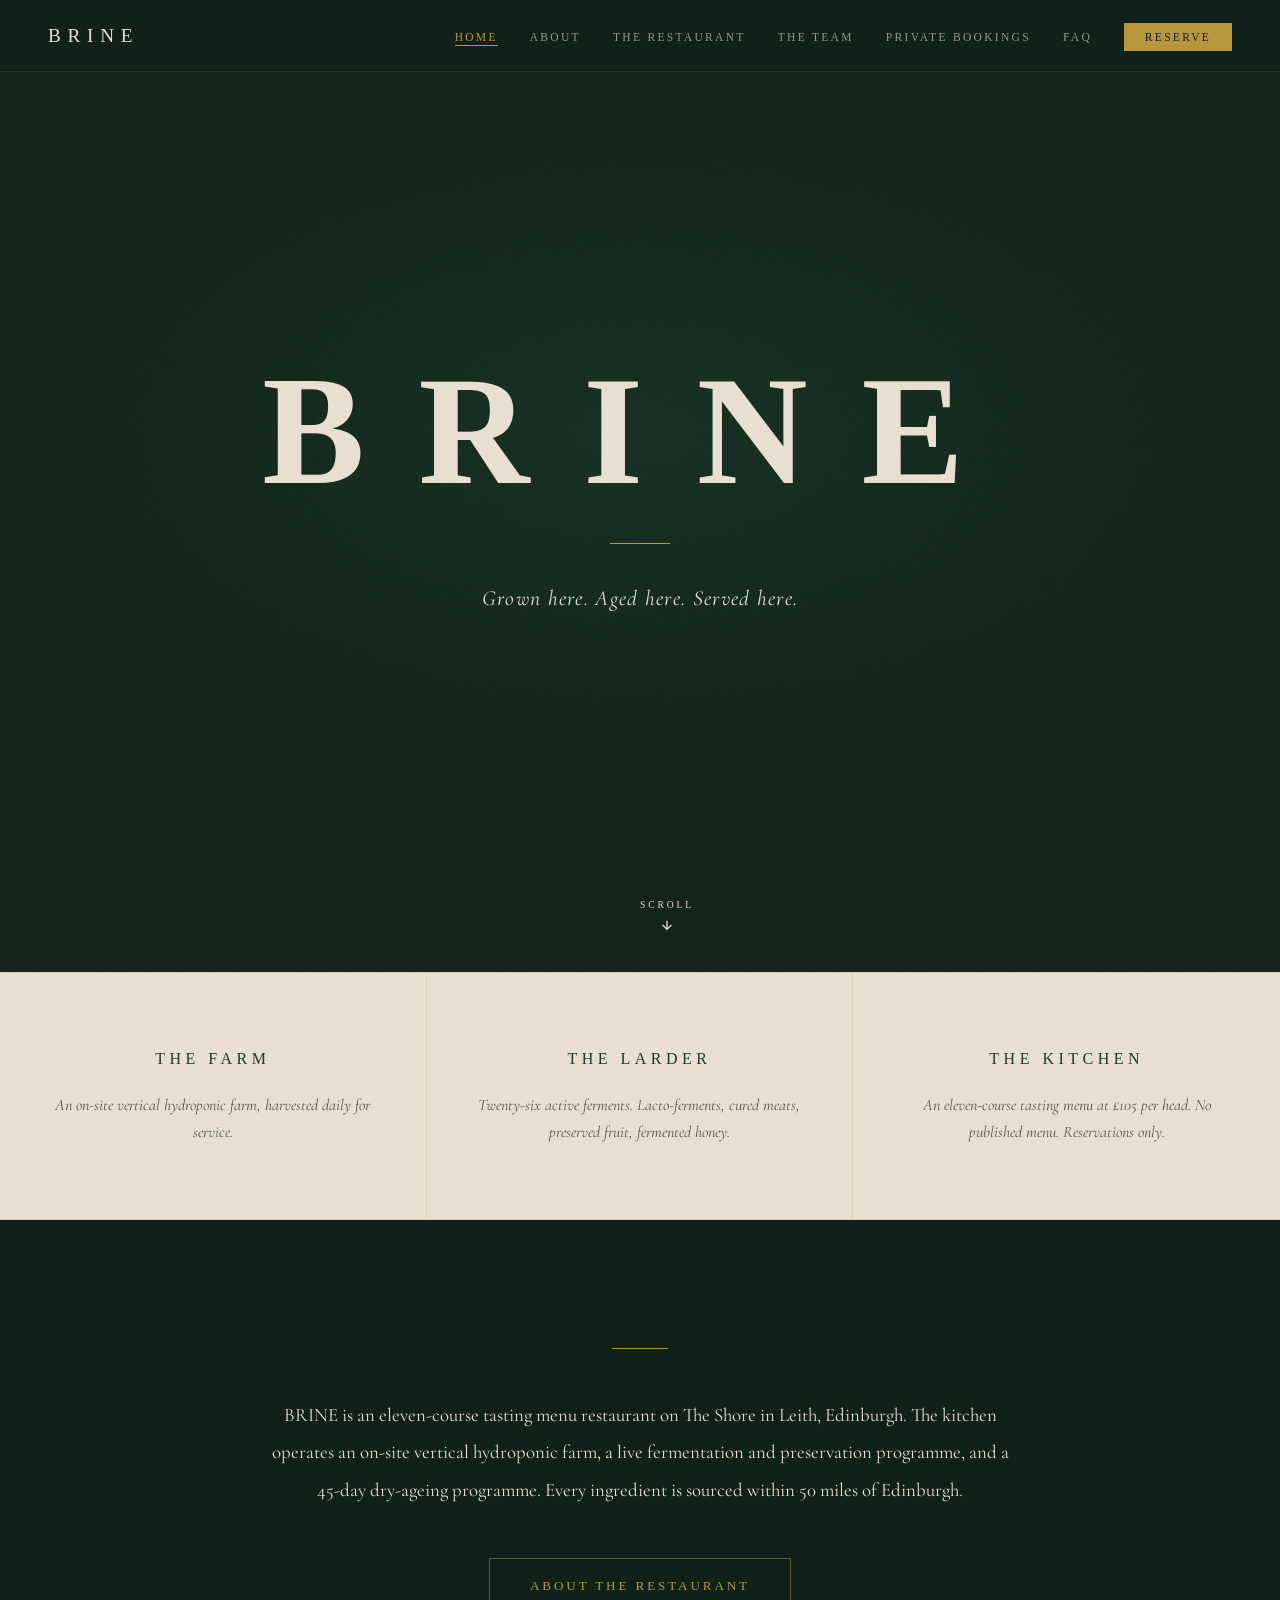
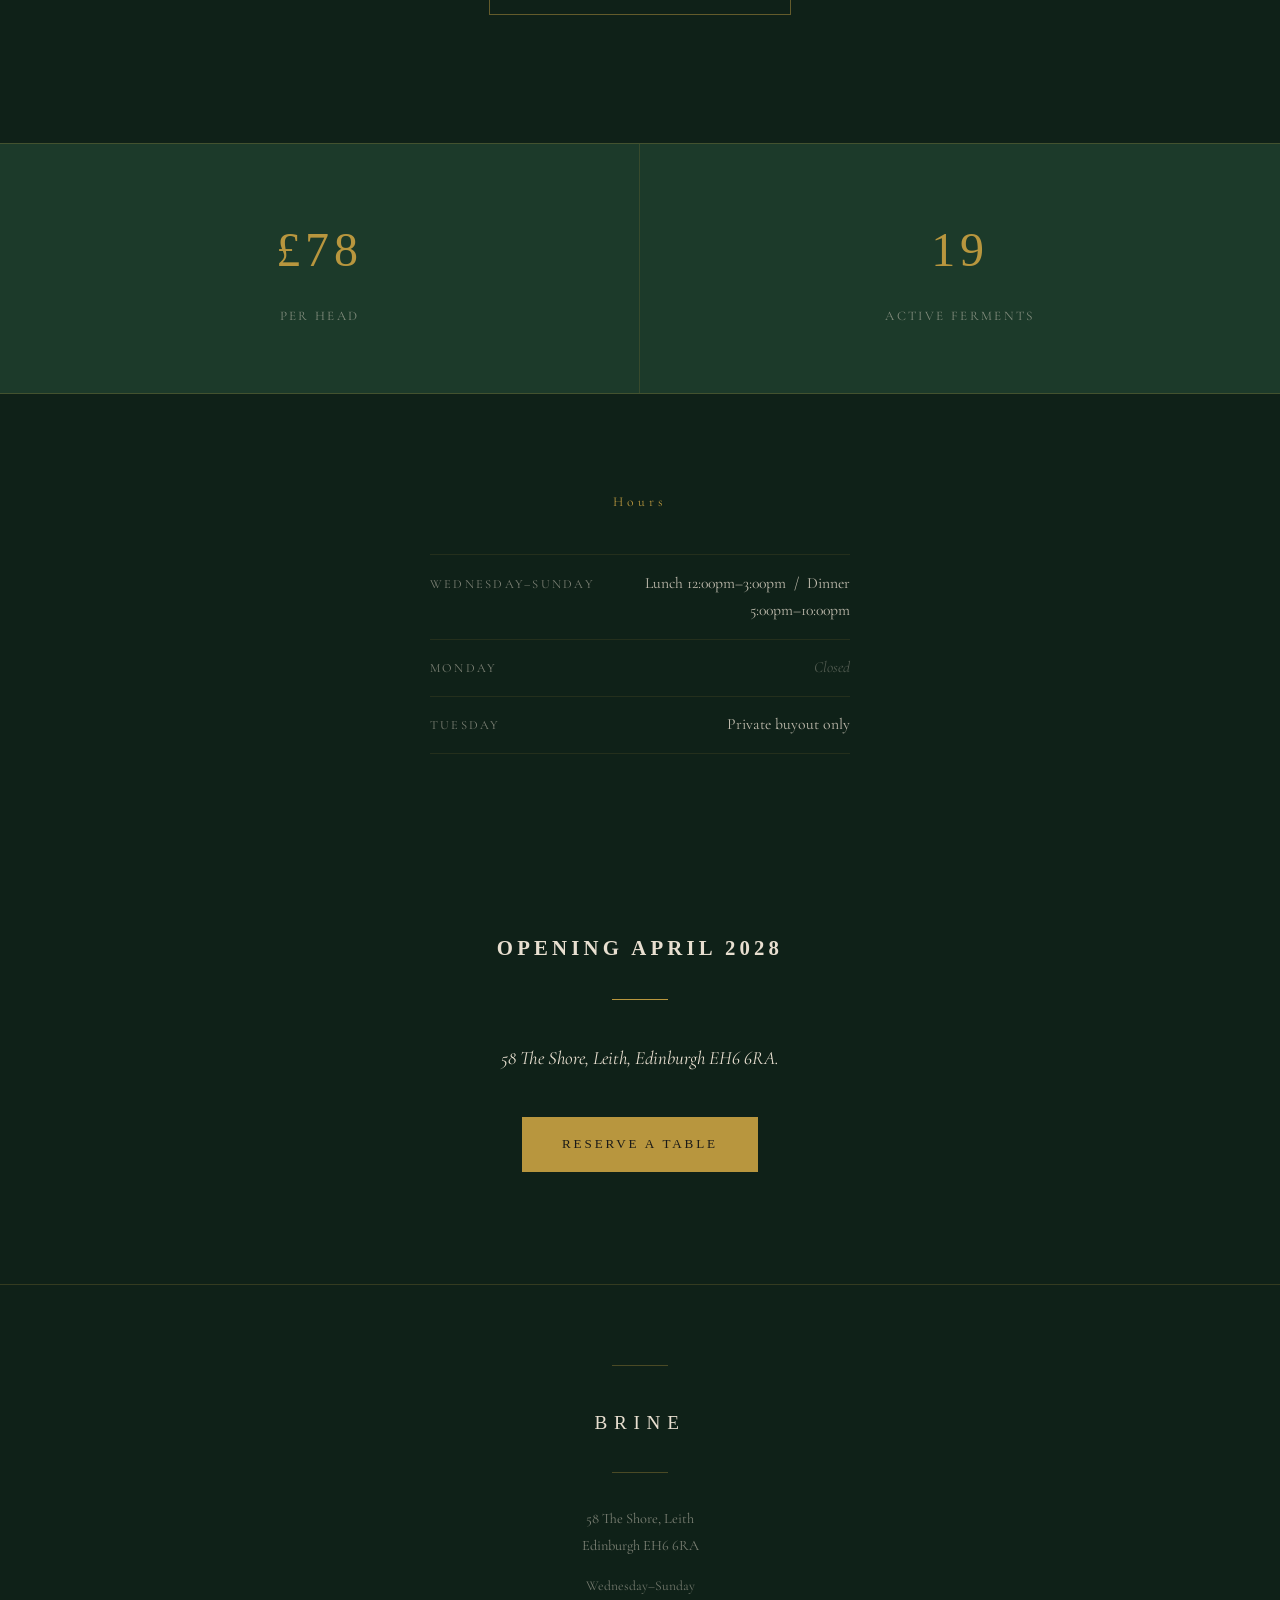
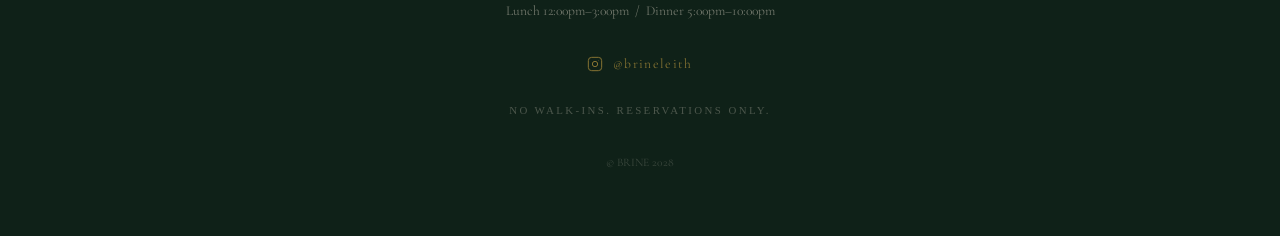
==== commit 56a4cf53: "Update Instagram link to instagram.com/brine.leith/ across all pages Co-Authored-By: Claude Sonnet 4" ====
--- a/index.html
+++ b/index.html
@@ -37,7 +37,7 @@
     ],
     "priceRange": "££££",
     "servesCuisine": "Tasting Menu",
-    "sameAs": ["https://www.instagram.com/brineleith"]
+    "sameAs": ["https://www.instagram.com/brine.leith/"]
   }
   </script>
 </head>
@@ -171,7 +171,7 @@
       Wednesday–Sunday<br>
       Lunch 12:00pm–3:00pm &nbsp;/&nbsp; Dinner 5:00pm–10:00pm
     </p>
-    <a href="https://www.instagram.com/brineleith" class="footer-instagram" target="_blank" rel="noopener noreferrer" aria-label="BRINE on Instagram">
+    <a href="https://www.instagram.com/brine.leith/" class="footer-instagram" target="_blank" rel="noopener noreferrer" aria-label="BRINE on Instagram">
       <svg width="16" height="16" viewBox="0 0 24 24" fill="none" stroke="currentColor" stroke-width="1.5" aria-hidden="true">
         <rect x="2" y="2" width="20" height="20" rx="5" ry="5"/>
         <circle cx="12" cy="12" r="4"/>
--- a/styles.css
+++ b/styles.css
@@ -1158,3 +1158,251 @@
   }
   .faq-answer { max-height: none; }
 }
+
+/* ─── PHOTO GALLERY ─────────────────────────────────────────── */
+
+.photo-grid {
+  display: grid;
+  grid-template-columns: repeat(3, 1fr);
+  grid-template-rows: 460px 370px 370px 320px;
+  gap: 4px;
+  background: #0a1a10;
+}
+
+.photo-item {
+  position: relative;
+  overflow: hidden;
+  cursor: pointer;
+  background: var(--primary);
+  outline: none;
+}
+
+/* cocktail portrait — col 1, tall, spans rows 1-2 */
+.photo-item:nth-child(1) { grid-column: 1;     grid-row: 1 / 3; }
+/* farm — cols 2-3, row 1 */
+.photo-item:nth-child(2) { grid-column: 2 / 4; grid-row: 1; }
+/* kitchen — cols 2-3, row 2 */
+.photo-item:nth-child(3) { grid-column: 2 / 4; grid-row: 2; }
+/* dining — cols 1-2, row 3 */
+.photo-item:nth-child(4) { grid-column: 1 / 3; grid-row: 3; }
+/* wine cellar — col 3, row 3 */
+.photo-item:nth-child(5) { grid-column: 3;     grid-row: 3; }
+/* bar — full width, row 4 */
+.photo-item:nth-child(6) { grid-column: 1 / 4; grid-row: 4; }
+
+.photo-item img {
+  width: 100%;
+  height: 100%;
+  object-fit: cover;
+  display: block;
+  transition: transform 0.8s cubic-bezier(0.25, 0.46, 0.45, 0.94),
+              filter 0.8s ease;
+  will-change: transform;
+}
+
+.photo-item:hover img,
+.photo-item:focus-visible img {
+  transform: scale(1.05);
+  filter: brightness(1.08);
+}
+
+.photo-caption {
+  position: absolute;
+  inset: auto 0 0 0;
+  padding: 3.5rem 1.8rem 1.6rem;
+  background: linear-gradient(
+    to top,
+    rgba(10, 26, 16, 0.92) 0%,
+    rgba(10, 26, 16, 0.5)  50%,
+    transparent            100%
+  );
+  transform: translateY(6px);
+  opacity: 0;
+  transition: transform 0.45s ease, opacity 0.45s ease;
+  pointer-events: none;
+}
+
+.photo-item:hover .photo-caption,
+.photo-item:focus-visible .photo-caption {
+  transform: translateY(0);
+  opacity: 1;
+}
+
+.photo-caption__label {
+  display: block;
+  font-family: var(--font-display);
+  font-size: 0.7rem;
+  letter-spacing: 0.28em;
+  color: var(--gold);
+  text-transform: uppercase;
+  margin-bottom: 0.45rem;
+}
+
+.photo-caption__title {
+  display: block;
+  font-family: var(--font-body);
+  font-size: clamp(0.88rem, 1.1vw, 1rem);
+  font-style: italic;
+  color: var(--beige);
+  opacity: 0.88;
+  line-height: 1.4;
+}
+
+/* focus ring for keyboard users */
+.photo-item:focus-visible {
+  box-shadow: inset 0 0 0 2px rgba(184,150,62,0.7);
+}
+
+/* ─── LIGHTBOX ───────────────────────────────────────────────── */
+
+.lightbox {
+  position: fixed;
+  inset: 0;
+  z-index: 2000;
+  background: rgba(10, 26, 16, 0.97);
+  display: flex;
+  align-items: center;
+  justify-content: center;
+  opacity: 0;
+  visibility: hidden;
+  transition: opacity 0.35s ease, visibility 0.35s ease;
+  cursor: default;
+}
+
+.lightbox.open {
+  opacity: 1;
+  visibility: visible;
+}
+
+.lightbox-inner {
+  position: relative;
+  display: flex;
+  align-items: center;
+  justify-content: center;
+  max-width: 88vw;
+  max-height: 88vh;
+  transform: scale(0.93);
+  opacity: 0;
+  transition: transform 0.4s cubic-bezier(0.25, 0.46, 0.45, 0.94),
+              opacity   0.4s ease;
+}
+
+.lightbox.open .lightbox-inner {
+  transform: scale(1);
+  opacity: 1;
+}
+
+.lightbox-inner img {
+  display: block;
+  max-width: 88vw;
+  max-height: 88vh;
+  object-fit: contain;
+  box-shadow: 0 32px 80px rgba(0,0,0,0.6);
+  border: 1px solid rgba(184,150,62,0.1);
+}
+
+.lightbox-close {
+  position: absolute;
+  top: 1.25rem;
+  right: 1.25rem;
+  width: 42px;
+  height: 42px;
+  background: transparent;
+  border: 1px solid rgba(184,150,62,0.3);
+  color: var(--beige);
+  font-size: 1.35rem;
+  line-height: 1;
+  cursor: pointer;
+  display: flex;
+  align-items: center;
+  justify-content: center;
+  opacity: 0.65;
+  transition: opacity 0.2s ease, border-color 0.2s ease, color 0.2s ease;
+}
+.lightbox-close:hover { opacity: 1; border-color: var(--gold); color: var(--gold); }
+
+.lightbox-prev,
+.lightbox-next {
+  position: absolute;
+  top: 50%;
+  transform: translateY(-50%);
+  width: 48px;
+  height: 88px;
+  background: transparent;
+  border: 1px solid rgba(184,150,62,0.2);
+  color: var(--beige);
+  font-size: 1.6rem;
+  font-family: var(--font-body);
+  cursor: pointer;
+  display: flex;
+  align-items: center;
+  justify-content: center;
+  opacity: 0.55;
+  transition: opacity 0.2s ease, border-color 0.2s ease, color 0.2s ease,
+              transform 0.2s ease;
+}
+
+.lightbox-prev { left: 1.25rem; }
+.lightbox-next { right: 1.25rem; }
+
+.lightbox-prev:hover { opacity: 1; border-color: var(--gold); color: var(--gold); transform: translateY(-50%) translateX(-2px); }
+.lightbox-next:hover { opacity: 1; border-color: var(--gold); color: var(--gold); transform: translateY(-50%) translateX(2px); }
+
+.lightbox-counter {
+  position: absolute;
+  bottom: 1.4rem;
+  left: 50%;
+  transform: translateX(-50%);
+  font-family: var(--font-display);
+  font-size: 0.68rem;
+  letter-spacing: 0.28em;
+  color: var(--beige);
+  opacity: 0.35;
+  white-space: nowrap;
+}
+
+/* Photo grid responsive */
+@media (max-width: 900px) {
+  .photo-grid {
+    grid-template-columns: 1fr 1fr;
+    grid-template-rows: 300px 300px 280px 260px;
+  }
+  .photo-item:nth-child(1) { grid-column: 1;     grid-row: 1 / 3; }
+  .photo-item:nth-child(2) { grid-column: 2;     grid-row: 1; }
+  .photo-item:nth-child(3) { grid-column: 2;     grid-row: 2; }
+  .photo-item:nth-child(4) { grid-column: 1 / 3; grid-row: 3; }
+  .photo-item:nth-child(5) { grid-column: 1;     grid-row: 4; }
+  .photo-item:nth-child(6) { grid-column: 2;     grid-row: 4; }
+}
+
+@media (max-width: 600px) {
+  .photo-grid {
+    grid-template-columns: 1fr;
+    grid-template-rows: auto;
+    gap: 3px;
+  }
+  .photo-item:nth-child(1),
+  .photo-item:nth-child(2),
+  .photo-item:nth-child(3),
+  .photo-item:nth-child(4),
+  .photo-item:nth-child(5),
+  .photo-item:nth-child(6) {
+    grid-column: 1;
+    grid-row: auto;
+    aspect-ratio: 4 / 3;
+    height: auto;
+  }
+  .photo-caption {
+    opacity: 1;
+    transform: translateY(0);
+  }
+  .lightbox-prev { left: 0.5rem; }
+  .lightbox-next { right: 0.5rem; }
+}
+
+@media (prefers-reduced-motion: reduce) {
+  .photo-item img,
+  .photo-caption,
+  .lightbox,
+  .lightbox-inner { transition: none; }
+}
